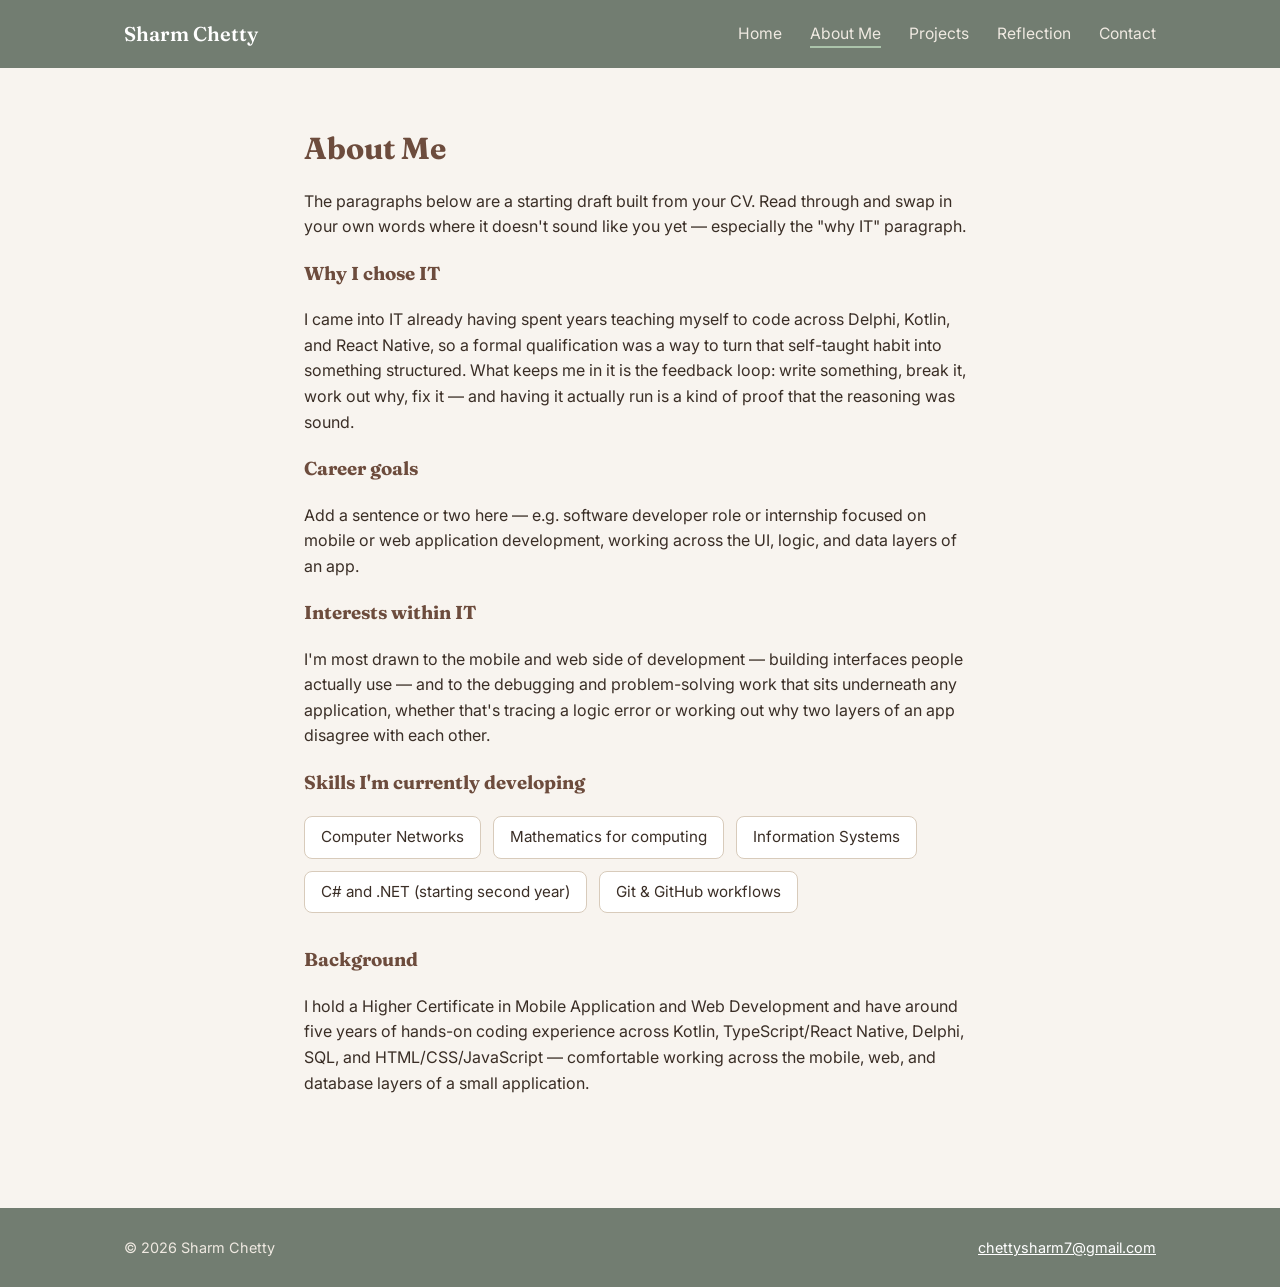
==== pages/about.html @ 4c3c232c "Initial commit" ====
<!DOCTYPE html>
<html lang="en">
<head>
  <meta charset="UTF-8">
  <meta name="viewport" content="width=device-width, initial-scale=1.0">
  <title>About Me — Sharm Chetty</title>
  <meta name="description" content="Why Sharm Chetty chose IT, career goals, and the skills currently being developed as a Bachelor of Application Development student.">
  <link rel="preconnect" href="https://fonts.googleapis.com">
  <link href="https://fonts.googleapis.com/css2?family=Fraunces:wght@500;600;700&family=Inter:wght@400;500;600;700&display=swap" rel="stylesheet">
  <link rel="stylesheet" href="../css/style.css">
</head>
<body>
  <a class="skip-link" href="#main">Skip to main content</a>

  <header class="site-header">
    <nav class="nav">
      <a class="brand" href="../index.html">Sharm Chetty</a>
      <button class="nav-toggle" aria-label="Toggle navigation" aria-expanded="false">&#9776;</button>
      <ul class="nav-links">
        <li><a href="../index.html">Home</a></li>
        <li><a href="about.html" aria-current="page">About Me</a></li>
        <li><a href="projects.html">Projects</a></li>
        <li><a href="reflection.html">Reflection</a></li>
        <li><a href="contact.html">Contact</a></li>
      </ul>
    </nav>
  </header>

  <main id="main">
    <section>
      <div class="wrap" style="max-width:72ch;">
        <h2 class="section-title">About Me</h2>

        <p> The paragraphs below are a starting draft built from your CV. Read through and swap in your own words where it doesn't sound like you yet — especially the "why IT" paragraph.</p>

        <h3 style="font-family:var(--font-display); color:var(--espresso);">Why I chose IT</h3>
        <p>
          I came into IT already having spent years teaching myself to code across
          Delphi, Kotlin, and React Native, so a formal qualification was a way to turn
          that self-taught habit into something structured. What keeps me in it is the
          feedback loop: write something, break it, work out why, fix it — and having
          it actually run is a kind of proof that the reasoning was sound.
        </p>

        <h3 style="font-family:var(--font-display); color:var(--espresso);">Career goals</h3>
        <p>
           Add a sentence or two here — e.g. software developer role or internship
          focused on mobile or web application development, working across the UI,
          logic, and data layers of an app.
        </p>

        <h3 style="font-family:var(--font-display); color:var(--espresso);">Interests within IT</h3>
        <p>
          I'm most drawn to the mobile and web side of development — building
          interfaces people actually use — and to the debugging and problem-solving
          work that sits underneath any application, whether that's tracing a logic
          error or working out why two layers of an app disagree with each other.
        </p>

        <h3 style="font-family:var(--font-display); color:var(--espresso);">Skills I'm currently developing</h3>
        <ul class="skills-list">
          <li>Computer Networks</li>
          <li>Mathematics for computing</li>
          <li>Information Systems</li>
          <li>C# and .NET (starting second year)</li>
          <li>Git &amp; GitHub workflows</li>
        </ul>

        <h3 style="font-family:var(--font-display); color:var(--espresso); margin-top:32px;">Background</h3>
        <p>
          I hold a Higher Certificate in Mobile Application and Web Development and
          have around five years of hands-on coding experience across Kotlin,
          TypeScript/React Native, Delphi, SQL, and HTML/CSS/JavaScript — comfortable
          working across the mobile, web, and database layers of a small application.
        </p>
      </div>
    </section>
  </main>

  <footer class="site-footer">
    <div class="wrap">
      <span>&copy; 2026 Sharm Chetty</span>
      <span><a href="contact.html">chettysharm7@gmail.com</a></span>
    </div>
  </footer>

  <script src="../js/script.js"></script>
</body>
</html>
---- css/style.css ----
/* =========================================================
   Sharm Chetty — Portfolio
   Palette: Cozy Earthtones
   Sage #ABC4AB · Tan #A39171 · Cream #DCC9B6 · Slate #727D71 · Espresso #6D4C3D
   ========================================================= */

:root {
  --sage: #ABC4AB;
  --tan: #A39171;
  --cream: #DCC9B6;
  --slate: #727D71;
  --espresso: #6D4C3D;

  --bg: #F8F4EF;          /* soft base, lighter than the cream swatch so text stays legible */
  --surface: var(--cream);
  --ink: #3A2E26;         /* warm near-black, not pure black */
  --ink-soft: #5C5049;
  --line: #D8CBBB;

  --font-display: "Fraunces", Georgia, "Times New Roman", serif;
  --font-body: "Inter", -apple-system, Segoe UI, Roboto, sans-serif;

  --radius: 10px;
  --max: 1080px;
}

* { box-sizing: border-box; }

html { scroll-behavior: smooth; }

body {
  margin: 0;
  background: var(--bg);
  color: var(--ink);
  font-family: var(--font-body);
  line-height: 1.6;
  -webkit-font-smoothing: antialiased;
}

img { max-width: 100%; display: block; }

a { color: inherit; }

.wrap {
  max-width: var(--max);
  margin: 0 auto;
  padding: 0 24px;
}

/* ---------- Skip link (accessibility) ---------- */
.skip-link {
  position: absolute;
  left: -999px;
  top: 0;
  background: var(--espresso);
  color: #fff;
  padding: 10px 16px;
  z-index: 100;
}
.skip-link:focus { left: 12px; top: 12px; }

/* ---------- Header / nav ---------- */
.site-header {
  background: var(--slate);
  color: #fff;
}
.nav {
  display: flex;
  align-items: center;
  justify-content: space-between;
  padding: 18px 24px;
  max-width: var(--max);
  margin: 0 auto;
}
.brand {
  font-family: var(--font-display);
  font-size: 1.25rem;
  font-weight: 600;
  text-decoration: none;
  color: #fff;
}
.nav-links {
  display: flex;
  gap: 28px;
  list-style: none;
  margin: 0;
  padding: 0;
}
.nav-links a {
  text-decoration: none;
  color: #EFE9E1;
  font-size: 0.98rem;
  border-bottom: 2px solid transparent;
  padding-bottom: 3px;
  transition: border-color 0.15s ease;
}
.nav-links a:hover,
.nav-links a:focus-visible,
.nav-links a[aria-current="page"] {
  border-color: var(--sage);
}
.nav-toggle {
  display: none;
  background: none;
  border: 1px solid rgba(255,255,255,0.4);
  border-radius: 6px;
  color: #fff;
  font-size: 1.4rem;
  padding: 4px 10px;
}

@media (max-width: 720px) {
  .nav-toggle { display: block; }
  .nav-links {
    position: absolute;
    top: 100%;
    left: 0;
    right: 0;
    flex-direction: column;
    background: var(--slate);
    padding: 12px 24px 20px;
    gap: 14px;
    display: none;
  }
  .nav-links.open { display: flex; }
  .nav { position: relative; }
}

/* ---------- Buttons ---------- */
.btn {
  display: inline-block;
  padding: 12px 22px;
  border-radius: var(--radius);
  text-decoration: none;
  font-weight: 600;
  font-size: 0.98rem;
  border: 2px solid transparent;
}
.btn-primary {
  background: var(--espresso);
  color: #fff;
}
.btn-primary:hover { background: #5b3e31; }
.btn-outline {
  border-color: var(--espresso);
  color: var(--espresso);
  background: transparent;
}
.btn-outline:hover { background: var(--espresso); color: #fff; }

/* ---------- Hero (home) ---------- */
.hero {
  padding: 72px 0 56px;
}
.hero-grid {
  display: grid;
  grid-template-columns: 1.3fr 1fr;
  gap: 48px;
  align-items: center;
}
.eyebrow {
  color: var(--tan);
  font-weight: 600;
  margin: 0 0 10px;
  font-size: 1.02rem;
}
.hero h1 {
  font-family: var(--font-display);
  font-size: clamp(2.2rem, 4.5vw, 3.4rem);
  line-height: 1.1;
  margin: 0 0 18px;
  color: var(--espresso);
}
.hero p.lede {
  font-size: 1.1rem;
  color: var(--ink-soft);
  max-width: 56ch;
  margin: 0 0 28px;
}
.hero-actions { display: flex; gap: 14px; flex-wrap: wrap; }

.portrait-frame {
  background: var(--surface);
  border-radius: var(--radius);
  padding: 14px;
  border: 1px solid var(--line);
}
.portrait-frame img {
  border-radius: 6px;
  aspect-ratio: 4/5;
  object-fit: cover;
  width: 100%;
}

.interest-tags {
  display: flex;
  flex-wrap: wrap;
  gap: 10px;
  margin-top: 8px;
}
.tag {
  background: var(--sage);
  color: #1f3323;
  padding: 6px 14px;
  border-radius: 999px;
  font-size: 0.88rem;
  font-weight: 600;
}

/* ---------- Sections ---------- */
section { padding: 56px 0; }
section + section { border-top: 1px solid var(--line); }

h2.section-title {
  font-family: var(--font-display);
  font-size: 1.9rem;
  color: var(--espresso);
  margin: 0 0 8px;
}
p.section-intro {
  color: var(--ink-soft);
  max-width: 62ch;
  margin: 0 0 32px;
}

/* ---------- Cards (projects, skills) ---------- */
.grid-2 {
  display: grid;
  grid-template-columns: repeat(2, 1fr);
  gap: 28px;
}
@media (max-width: 720px) {
  .grid-2 { grid-template-columns: 1fr; }
  .hero-grid { grid-template-columns: 1fr; }
}

.card {
  background: var(--surface);
  border: 1px solid var(--line);
  border-radius: var(--radius);
  padding: 26px;
}
.card h3 {
  font-family: var(--font-display);
  margin: 0 0 8px;
  color: var(--espresso);
  font-size: 1.3rem;
}
.card .meta {
  color: var(--tan);
  font-weight: 600;
  font-size: 0.9rem;
  margin: 0 0 12px;
}
.card p { color: var(--ink-soft); margin: 0 0 16px; }
.card img {
  border-radius: 6px;
  margin-bottom: 16px;
  border: 1px solid var(--line);
}
.card-links { display: flex; gap: 16px; }
.card-links a {
  color: var(--espresso);
  font-weight: 600;
  text-decoration: none;
  border-bottom: 1px solid var(--espresso);
}

/* ---------- Skills list ---------- */
.skills-list {
  display: flex;
  flex-wrap: wrap;
  gap: 12px;
  list-style: none;
  padding: 0;
  margin: 0;
}
.skills-list li {
  background: #fff;
  border: 1px solid var(--line);
  padding: 8px 16px;
  border-radius: 8px;
  font-size: 0.95rem;
}

/* ---------- Reflection ---------- */
.reflection-block { max-width: 72ch; }
.reflection-block h3 {
  font-family: var(--font-display);
  color: var(--espresso);
  margin: 28px 0 8px;
}
.reflection-block p { color: var(--ink-soft); }

/* ---------- Contact ---------- */
.contact-list {
  list-style: none;
  padding: 0;
  margin: 0;
  display: grid;
  gap: 14px;
  max-width: 480px;
}
.contact-list li {
  display: flex;
  justify-content: space-between;
  align-items: center;
  background: var(--surface);
  border: 1px solid var(--line);
  padding: 16px 20px;
  border-radius: var(--radius);
}
.contact-list .label { color: var(--ink-soft); font-size: 0.9rem; }
.contact-list a { font-weight: 600; text-decoration: none; color: var(--espresso); }

/* ---------- Footer ---------- */
.site-footer {
  background: var(--slate);
  color: #EFE9E1;
  padding: 28px 0;
  margin-top: 40px;
  font-size: 0.9rem;
}
.site-footer .wrap {
  display: flex;
  justify-content: space-between;
  flex-wrap: wrap;
  gap: 10px;
}
.site-footer a { color: #fff; text-decoration: underline; }

/* ---------- Focus visibility ---------- */
a:focus-visible, button:focus-visible {
  outline: 3px solid var(--sage);
  outline-offset: 2px;
}

/* ---------- Reduced motion ---------- */
@media (prefers-reduced-motion: reduce) {
  html { scroll-behavior: auto; }
}

/* ---------- TODO markers ---------- */
.todo {
  display: inline-block;
  background: #FCEFC7;
  border: 1px dashed #C9A227;
  color: #6b5a12;
  padding: 2px 8px;
  border-radius: 4px;
  font-size: 0.82rem;
  font-weight: 600;
}
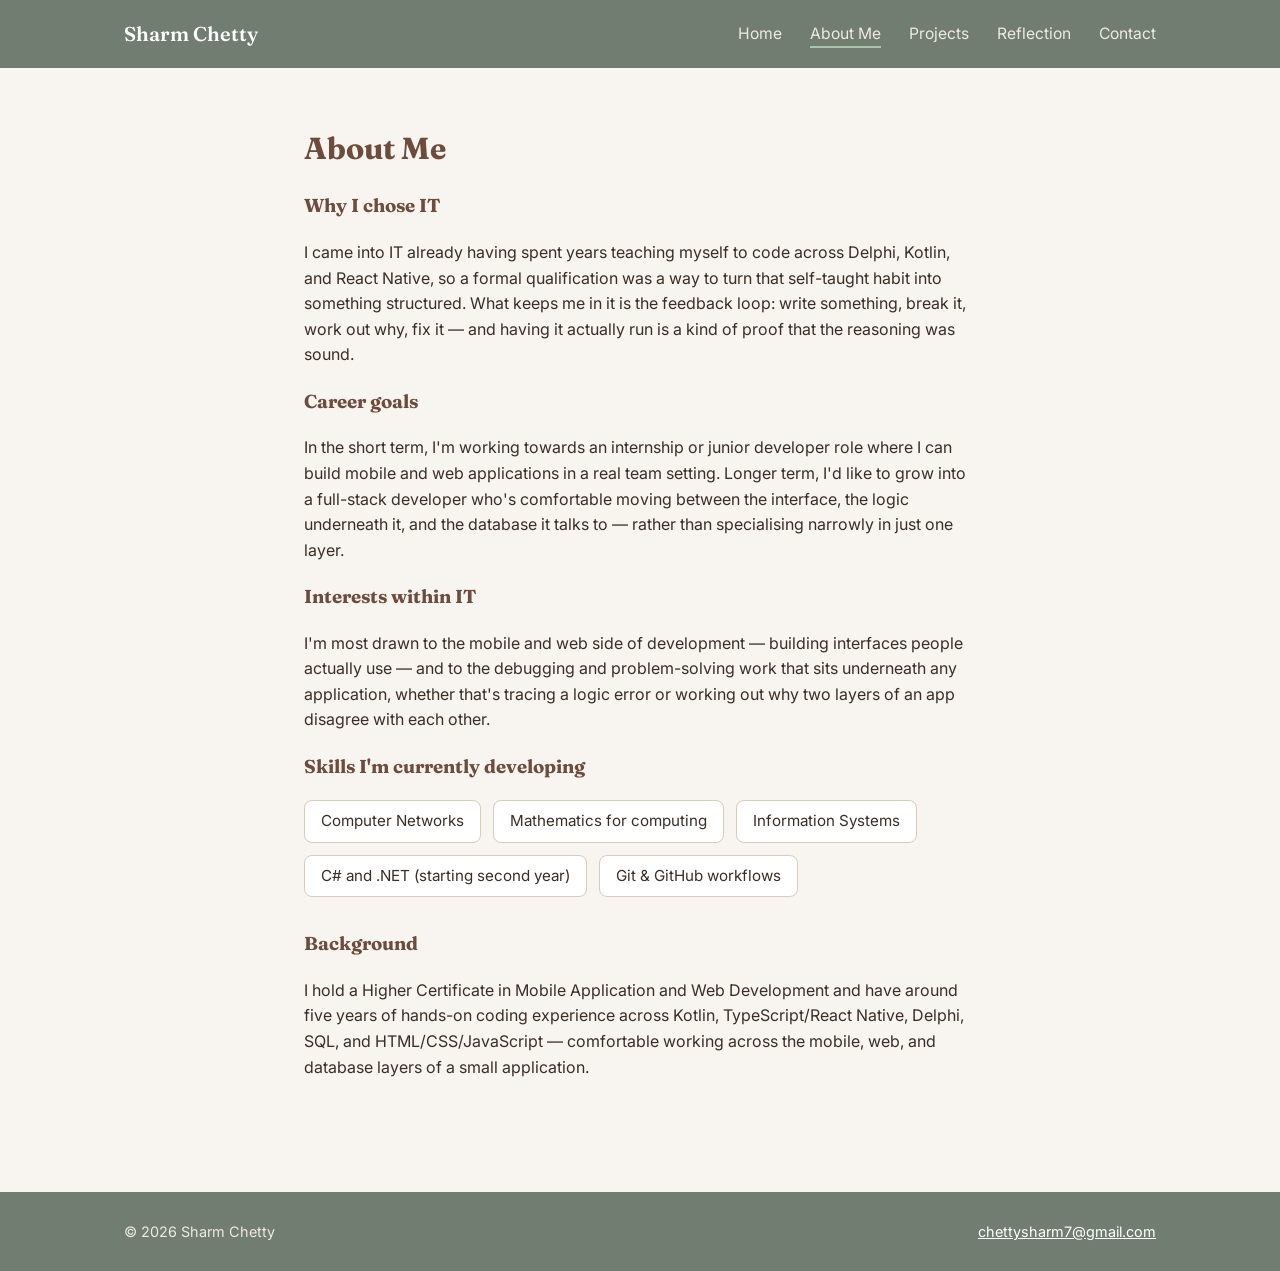
==== commit 7296d961: "Second commit" ====
--- a/pages/about.html
+++ b/pages/about.html
@@ -31,8 +31,6 @@
       <div class="wrap" style="max-width:72ch;">
         <h2 class="section-title">About Me</h2>
 
-        <p> The paragraphs below are a starting draft built from your CV. Read through and swap in your own words where it doesn't sound like you yet — especially the "why IT" paragraph.</p>
-
         <h3 style="font-family:var(--font-display); color:var(--espresso);">Why I chose IT</h3>
         <p>
           I came into IT already having spent years teaching myself to code across
@@ -44,9 +42,11 @@
 
         <h3 style="font-family:var(--font-display); color:var(--espresso);">Career goals</h3>
         <p>
-           Add a sentence or two here — e.g. software developer role or internship
-          focused on mobile or web application development, working across the UI,
-          logic, and data layers of an app.
+          In the short term, I'm working towards an internship or junior developer
+          role where I can build mobile and web applications in a real team setting.
+          Longer term, I'd like to grow into a full-stack developer who's comfortable
+          moving between the interface, the logic underneath it, and the database it
+          talks to — rather than specialising narrowly in just one layer.
         </p>
 
         <h3 style="font-family:var(--font-display); color:var(--espresso);">Interests within IT</h3>
